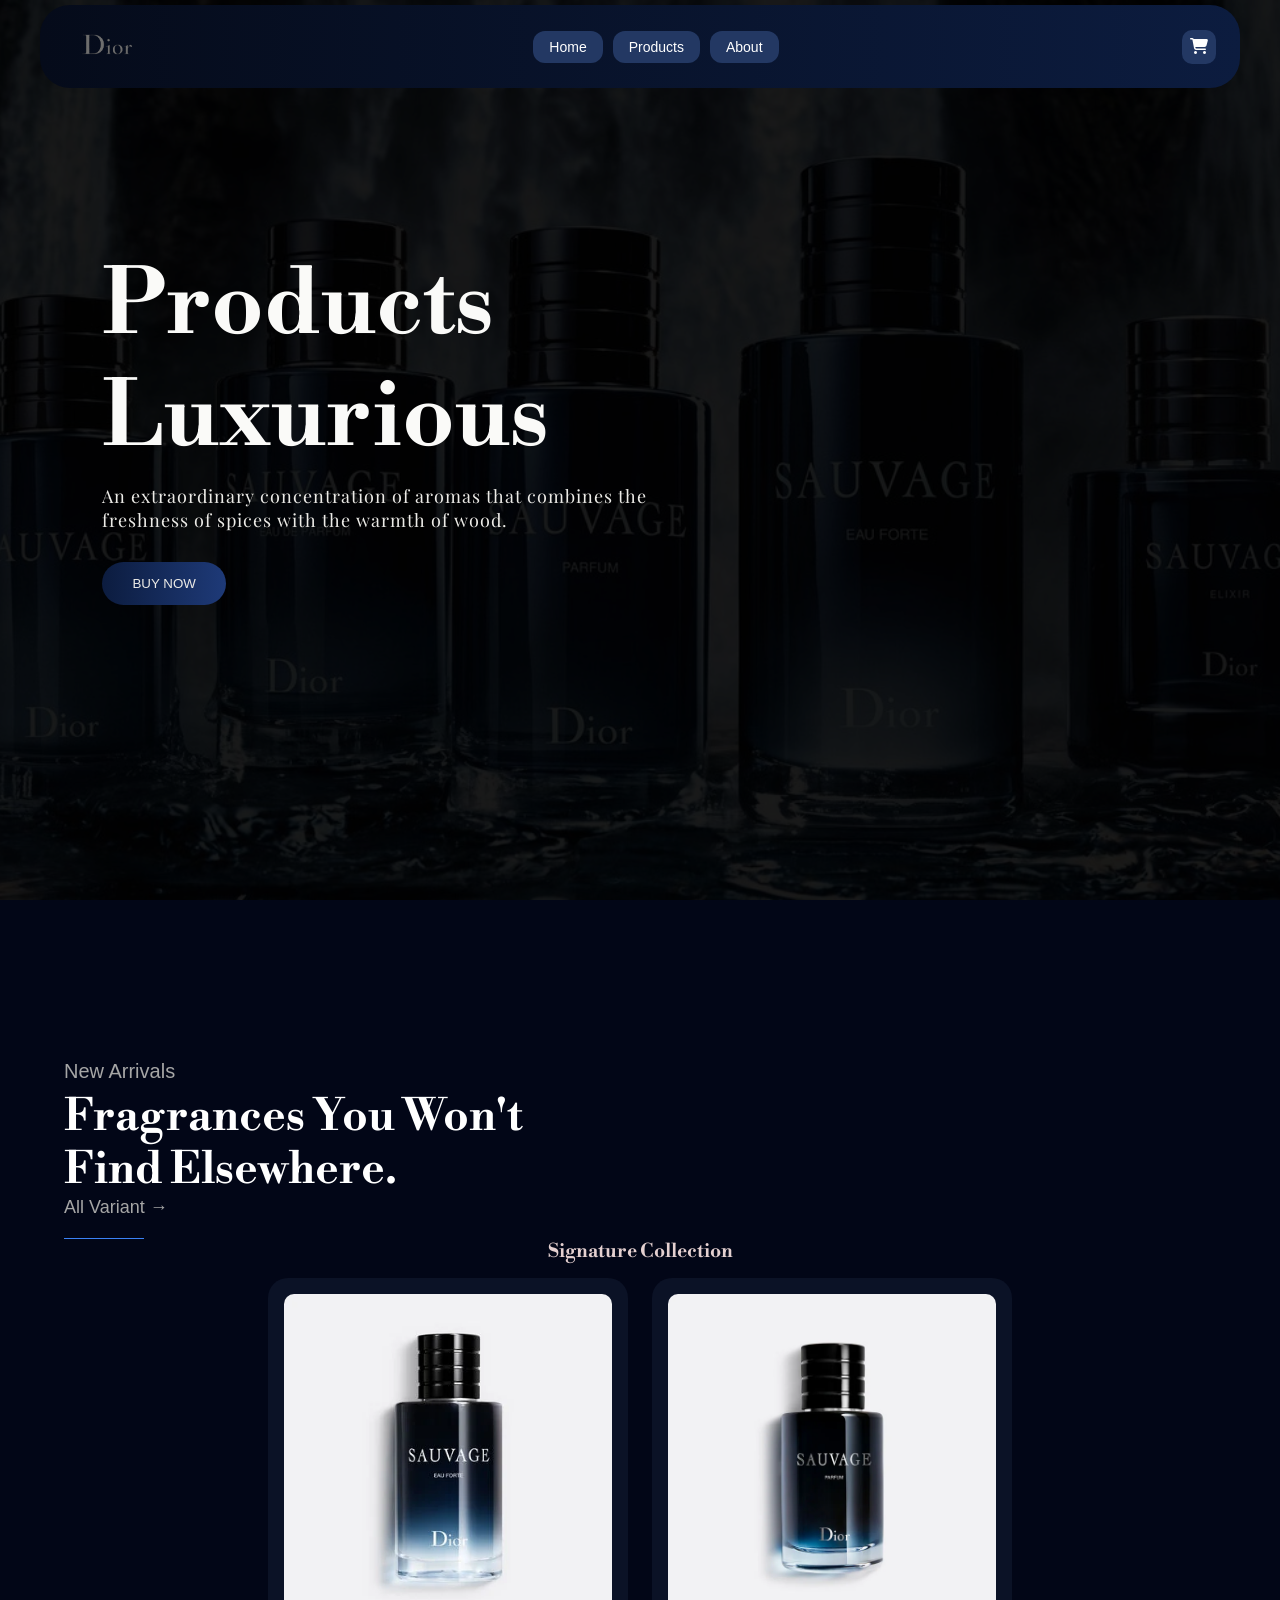
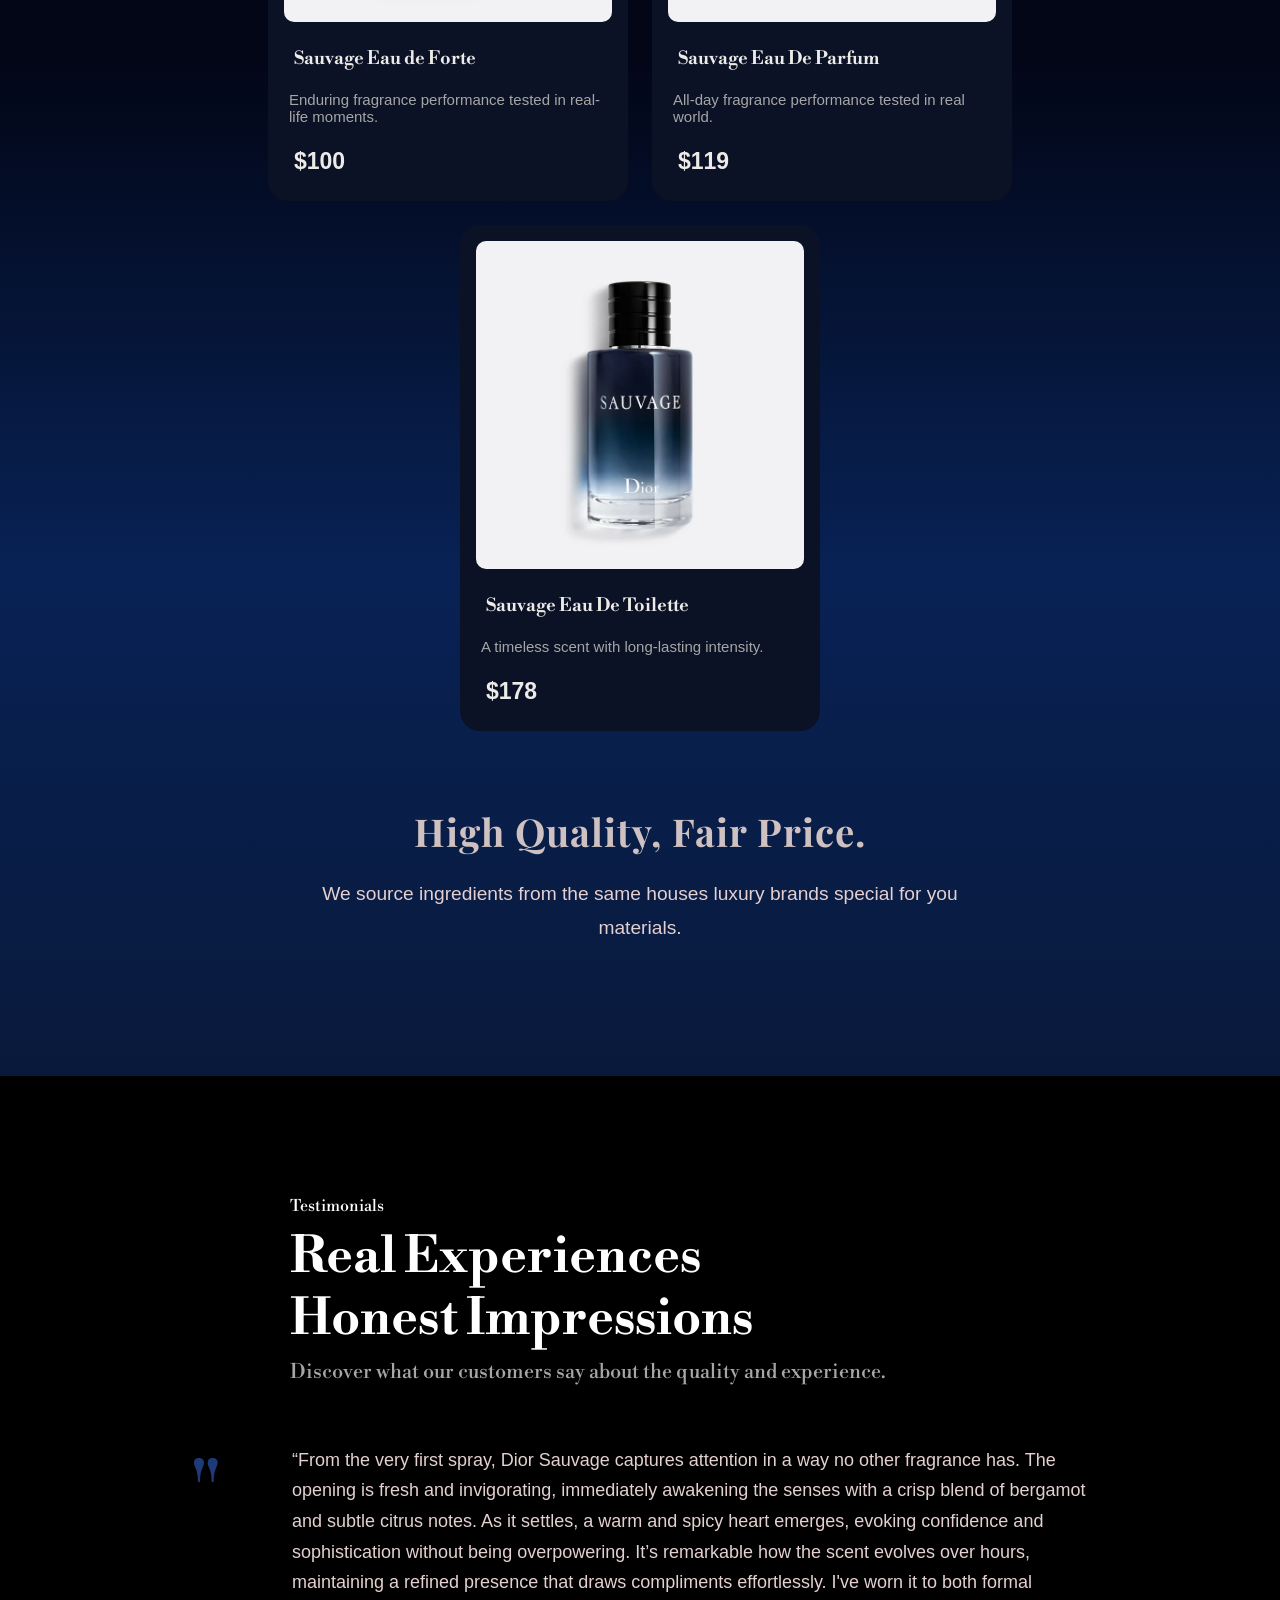
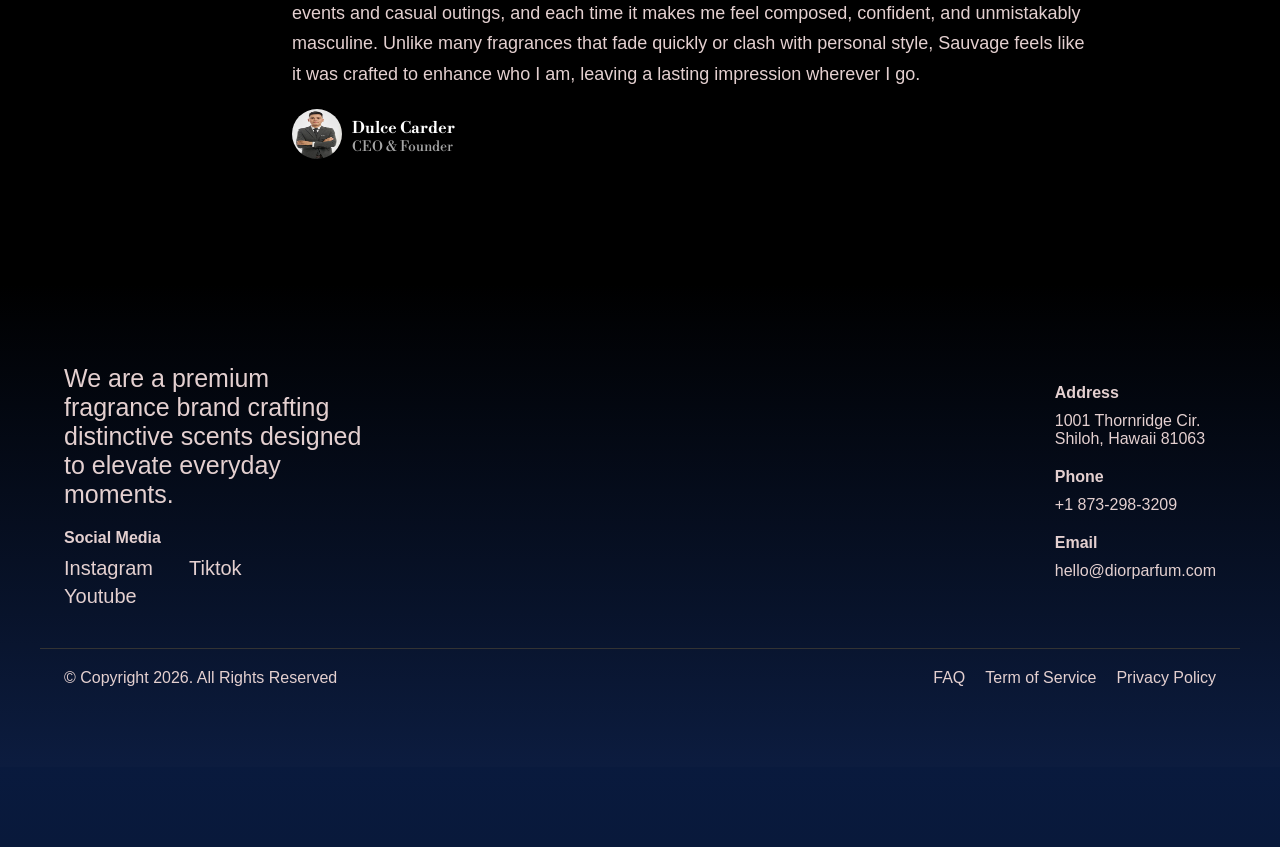
==== index.html @ 7ebe58ab "innitial commit commit pertama dalam repo ini" ====
<!DOCTYPE html>
<html lang="en">

<head>
    <meta charset="UTF-8">
    <meta name="viewport" content="width=device-width, initial-scale=1.0">
    <title>Dior - Sauvage</title>
    <link rel="stylesheet" href="style.css">
    <link rel="stylesheet"href="https://cdnjs.cloudflare.com/ajax/libs/font-awesome/6.5.0/css/all.min.css">
    <link href="https://fonts.googleapis.com/css2?family=Libre+Bodoni:wght@400;600&display=swap" rel="stylesheet">
    <link href="https://fonts.googleapis.com/css2?family=Playfair+Display:wght@400;500&display=swap" rel="stylesheet">
    </head>

<body>
    <header class="navbar-container">
    <nav class="navbar">
        <!-- Kiri (Logo) -->
        <div class="navbar-left">
            <div class="navbar-logo">
                <img src="logo-nav.png" alt="logo">
            </div>
        </div>

        <!-- Tengah (Menu) -->
        <div class="navbar-menu">
            <a href="#" class="navbar-link">Home</a>
            <a href="#" class="navbar-link">Products</a>
            <a href="#" class="navbar-link">About</a>
        </div>

        <!-- Kanan (Cart) -->
        <div class="navbar-right">
            <div class="icon-cart">
                <i class="fa-solid fa-cart-shopping"></i>
            </div>
        </div>
    </nav>
</header>

    <!-- Hero Section -->
   <!-- Hero Section -->
<section class="hero">

    <div class="hero-bg">
        <img src="hero.webp" alt="dior-sauvage" class="hero-bg-image">
        <div class="hero-gradient"></div>
    </div>

    <div class="hero-content">

        <h1 class="hero-title">
            Products Luxurious
        </h1>

        <p class="hero-subtitle">
            An extraordinary concentration of aromas
            that combines the freshness of spices
            with the warmth of wood.
        </p>

        <div class="hero-buttons">
            <button class="btn-primary">
                BUY NOW
            </button>
        </div>

    </div>

</section> <!-- WAJIB DITUTUP -->


<!-- Product Section -->
<section class="products-section">

        <!-- Product Section -->
        <section class="products-section">
            <div class="container">
                <!-- HEADER -->
                <div class="section-header">
                    <div class="new-arrival">
                        New Arrivals
                    </div>
                    <h2 class="section-title">
                        Fragrances You Won't <br>
                        Find Elsewhere.
                    </h2>
                    <div class="all-products">
                        All Variant →
                    </div>
                </div>



                <!-- CONTENT -->
                <div class="products-content">
            
                    <!-- PRODUCT AREA -->
                    <div class="product-area">
                        <h3 class="product-title">
                            Signature Collection
                        </h3>
                        <!-- PRODUCT LIST -->
                        <div class="product-list">
                            <!-- PRODUCT 1 -->
                            <div class="product-card">
                                <div class="product-image">
                                     <a href="detail1.html">
                                    <img src="detail-edf.webp">
                                     </a>
                            
                                </div>

                                <div class="product-info">
                                    <h4 class="product-name">
                                        Sauvage Eau de Forte
                                    </h4>
                                    <p class="product-desc">
                                        Enduring fragrance performance
                                        tested in real-life moments.
                                    </p>
                                    <div class="product-price">
                                        $100
                                    </div>

                                </div>

                            </div>




                            <!-- PRODUCT 2 -->
                            <div class="product-card">
                                <div class="product-image">
                                    <a href="detail2.html">
                                    <img src="parfum.webp">
                                     </a>
                                </div>

                                <div class="product-info">
                                    <h4 class="product-name">
                                        Sauvage Eau De Parfum
                                    </h4>
                                    <p class="product-desc">
                                        All-day fragrance performance
                                        tested in real world.
                                    </p>
                                    <div class="product-price">
                                        $119
                                    </div>
                                </div>
                            </div>
                            
                            <!-- PRODUCT 3 -->
                             <div class="product-card">
                                <div class="product-image">
                                    <div class="product-image">
                                    <a href="detail3.html">
                                    <img src="detail1-edt.webp">
                                    </a>
                                </div>

                                <div class="product-info">
                                    <h4 class="product-name">
                                        Sauvage Eau De Toilette
                                    </h4>
                                    <p class="product-desc">
                                        A timeless scent with long-lasting intensity.
                                    </p>
                                    <div class="product-price">
                                        $178
                                    </div>
                         </div>
                        
                    </div>
                </div>



                <!-- BOTTOM TEXT -->

                <div class="bottom-section">
                    <h2 class="bottom-title">
                        High Quality, Fair Price.
                    </h2>


                    <p class="bottom-desc">
                        We source ingredients from the same
                        houses luxury brands special for you materials.
                    </p>
                </div>
            </div>
        </section>

        <!-- section testi -->
        <section class="testimonial-section">
    <div class="container">

        <!-- Header -->
        <div class="testimonial-header">
            <div class="testimonial-label">Testimonials</div>
            <h2 class="testimonial-title">
                Real Experiences <br>
                Honest Impressions
            </h2>
            <p class="testimonial-subtitle">
                Discover what our customers say about the quality and experience.
            </p>
        </div>

        <!-- Content -->
        <div class="testimonial-content">
            <div class="quote-icon">"</div>

            <!-- Testimonial item -->
            <div class="testimonial-item">
                <div class="testimonial-text">
                    <p>“From the very first spray, Dior Sauvage captures attention in a way no other fragrance has. The opening is fresh and invigorating, immediately awakening the senses with a crisp blend of bergamot and subtle citrus notes. As it settles, a warm and spicy heart emerges, evoking confidence and sophistication without being overpowering. It’s remarkable how the scent evolves over hours, maintaining a refined presence that draws compliments effortlessly.
                    I've worn it to both formal events and casual outings, and each time it makes me feel composed, confident, and unmistakably masculine. Unlike many fragrances that fade quickly or clash with personal style, Sauvage feels like it was crafted to enhance who I am, leaving a lasting impression wherever I go.</p>
                </div>

                <!-- User info bawah text -->
                <div class="testimonial-user">
                    <div class="user-photo">
                        <img src="user.webp" alt="user">
                    </div>
                    <div class="user-info">
                        <div class="user-name">Dulce Carder</div>
                        <div class="user-job">CEO & Founder</div>
                    </div>
                </div>
            </div>
        </div>
    </div>
</section>

        <!-- Footer -->
        <footer class="footer">
            <div class="footer-container">
                <!-- Kolom 1 -->
                <div class="footer-about">

                    <p class="footer-desc">
                        We are a premium fragrance brand crafting
                        distinctive scents designed to elevate
                        everyday moments.
                    </p>


                    <h4 class="footer-title">
                        Social Media
                    </h4>


                    <div class="social-links">

                        <p>Instagram</p>
                        <p>Tiktok</p>
                        <p>Youtube</p>

                    </div>

                </div>



                <!-- Kolom 2 -->
                <div class="footer-contact">
                    <h4 class="footer-title">
                        Address
                    </h4>
                    <p>
                        1001 Thornridge Cir. <br>
                        Shiloh, Hawaii 81063
                    </p>
                    <h4 class="footer-title">
                        Phone
                    </h4>
                    <p>
                        +1 873-298-3209
                    </p>
                    <h4 class="footer-title">
                        Email
                    </h4>
                    <p>
                        hello@diorparfum.com
                    </p>

                </div>
            </div>



            <!-- Footer bawah -->
            <div class="footer-bottom">

                <p>
                    © Copyright 2026. All Rights Reserved
                </p>
                <div class="footer-menu">
                    <span>FAQ</span>
                    <span>Term of Service</span>
                    <span>Privacy Policy</span>
                </div>
            </div>
        </footer>
</body>

</html>
---- style.css ----
:root {
    --blue-dark: #050b1a;
    --blue: #0c1c3f;
    --blue-light: #1e3a78;
    --color: #e4d0d0;
    --gray: #a6a6a6;
    --radius: 20px;
    --nav-font: 'Poppins', sans-serif;
    --main-font: 'Libre Bodoni', serif;
}

/* RESET */
* {
    margin: 0;
    padding: 0;
    box-sizing: border-box;
}

body {
    background: black;
    color: white;
    font-family: var(--main-font);
    overflow-x: hidden;
}

/* CONTAINER */
.container {
    max-width: 1200px;
    margin: auto;
    padding: 0 24px;
}

/* NAVBAR */
.navbar-container {
    position: fixed;
    top: 0;
    width: 100%;
    display: flex;
    justify-content: center;
    z-index: 999;
    padding: 5px 0;
}

.navbar {
    width: 95%;
    max-width: 1200px;
    background: linear-gradient(90deg, var(--blue-dark), var(--blue));
    padding: 12px 24px;
    border-radius: 30px;
    display: flex;
    align-items: center;
    justify-content: space-between;
    gap: 30px;
    font-family: var(--nav-font);
    flex-wrap: wrap;
}

.navbar-logo img {
    height: 55px;
}

.navbar-menu {
    display: flex;
    gap: 10px;
    align-items: center;
}

.navbar-link {
    text-decoration: none;
    color: white;
    padding: 8px 16px;
    border-radius: 12px;
    background: #233863;
    font-size: 14px;
}

.navbar-link:hover {
    background: linear-gradient(145deg, #3b63c7, #1e3a78);
    color: #fff;
    transform: translateY(-2px);
    transition: 0.2s;
}

.navbar-link:active,
.navbar-link.active {
    background: #1e3a78;
    color: #cfc1c1;
    transform: translateY(0);
}

.button-start {
    background: #e4e4e4;
    color: black;
}

.navbar-right {
    display: flex;
    gap: 15px;
    margin-left: 20px;
}


.icon-cart {
    background: #233863;
    padding: 8px;
    border-radius: 10px;
    cursor: pointer;
}

.icon-cart:hover {
    background: linear-gradient(145deg, #3b63c7, #1e3a78);
    color: #fff;
    transform: translateY(-2px);
    transition: 0.2s;
}


/* HERO */
.hero {
    position: relative;
    height: 100vh;
    overflow: hidden;
}

.hero-bg {
    position: absolute;
    width: 100%;
    height: 100%;
}

.hero-bg-image {
    width: 100%;
    height: 100%;
    object-fit: cover;
    filter: brightness(10%);
}

.hero-gradient {
    position: absolute;
    width: 100%;
    height: 100%;
    background: linear-gradient(to bottom, rgba(0, 0, 0, 0.2), rgba(4, 22, 60, 0.8));
}

.hero-content {
    position: relative;
    z-index: 2;
    max-width: 600px;
    margin-left: 8%;
    padding-top: 250px;
}

.hero-title {
    font-size: 90px;
    margin-bottom: 10px;
    color: #FAFAF8;;
}

.hero-subtitle {
    font-family: 'Playfair Display', serif;
    letter-spacing: 1px;
    font-size: 18px;
    color: #ECEBE7;
    margin-bottom: 30px;
}

.btn-primary {
    background: linear-gradient(90deg, var(--blue), var(--blue-light));
    border: none;
    padding: 14px 30px;
    border-radius: 30px;
    color: #ECEBE7;
    cursor: pointer;
    font-family: var(--nav-font);
}

/* PRODUCTS */
.products-section {
    padding: 80px 0;
    background: linear-gradient(to bottom, #020617 0%, #020617 40%, #082255 70%, #09193b 100%);
}

.section-header::after {
    content: "";
    display: block;
    width: 80px;
    height: 1px;
    background: #3b82f6;
    margin-top: 20px;
}

.new-arrival {
    font-size: 20px;
    color: var(--gray);
    margin-bottom: 8px;
    font-family: var(--nav-font);
}

.section-title {
    font-size: 44px;
    line-height: 1.2;
    max-width: 600px;
}

.all-products {
    font-size: 18px;
    color: var(--gray);
    cursor: pointer;
    font-family: var(--nav-font);
}

.product-area {
    max-width: 1000px;
    margin: auto;
}

.product-title {
    text-align: center;
    margin-bottom: 15px;
    font-size: 19px;
    color: #e4d0d0;
}

.product-list {
    display: flex;
    justify-content: center;
    gap: 24px;
    flex-wrap: wrap;
}

.product-card {
    background: #0b1226;
    padding: 16px;
    border-radius: 20px;
    width: 360px;
    transition: transform 0.5s, box-shadow 0.5s;
}

.product-card:hover {
    transform: translateY(-8px);
    box-shadow: 0 20px 40px rgba(0, 0, 0, 0.5);
}

.product-image img {
    width: 100%;
    border-radius: 10px;
    margin-bottom: 10px;
}

.product-name {
    font-size: 18px;
    margin-bottom: 6px;
    font-family: var(--main-font);
    padding: 10px;
    color: #ECEBE7;
}

.product-desc {
    font-size: 15px;
    color: var(--gray);
    margin-bottom: 8px;
    font-family: var(--nav-font);
    padding: 5px;
}

.product-price {
    font-size: 23px;
    font-family: var(--nav-font);
    font-weight: bold;
    padding: 10px;
    color: #ECEBE7;
}

/* BOTTOM SECTION */
.bottom-section {
    text-align: center;
    padding: 50px 20px;
    max-width: 100%;
}

.bottom-title {
    font-family:  'Playfair Display', serif;
    font-size: 2.4rem;
    font-weight: 700;
    color: #cfc1c1;
    margin-bottom: 20px;
    letter-spacing: 1px;
}

.bottom-desc {
    font-family: var(--nav-font);
    font-size: 1.2rem;
    color: #e4d0d0;
    line-height: 1.8;
    max-width: 700px;
    margin: 0 auto;
}

/* TESTIMONIAL */
.testimonial-section {
    padding: 120px 0;
    background: black;
}

.testimonial-header {
    max-width: 700px;
    margin: 0 auto 60px auto;
}

.testimonial-title {
    font-size: 50px;
    margin: 10px 0;
}

.testimonial-subtitle {
    color: var(--gray);
    font-size: 20px;
}

.testimonial-content {
    max-width: 900px;
    margin: auto;
    display: flex;
    gap: 40px;
    align-items: flex-start;
}

.quote-icon {
    font-size: 80px;
    color: var(--blue-light);
}

.testimonial-text {
    line-height: 1.7;
    color: #e4d0d0;
    font-size: 18px;
    font-family: var(--nav-font);
    margin-left: 30px;
}

.testimonial-user {
    display: flex;
    gap: 10px;
    margin-top: 20px;
    align-items: center;
    margin-left: 30px;
}

.user-photo img {
    width: 50px;
    height: 50px;
    border-radius: 50%;
}

.user-name {
    font-weight: bold;
}

.user-job {
    color: var(--gray);
    font-size: 14px;
}

/* FOOTER */
.footer {
    background: linear-gradient(180deg, black, var(--blue));
    padding: 80px 0;
    color: #e4d0d0;
}

.footer-container {
    max-width: 1200px;
    margin: auto;
    display: flex;
    justify-content: space-between;
    padding: 0 24px;
    font-family: var(--nav-font);
}

.footer-desc {
    max-width: 300px;
    margin-bottom: 20px;
    font-size: 25px;
    font-family: var(--nav-font)
}

.footer-title {
    margin: 20px 0 10px 0;
    font-family: var(--nav-font);
}

.social-links {
    display: grid;
    grid-template-columns: repeat(2, 120px);
    gap: 5px;
    color: var(--gray);
    font-size: 20px;
    font-family: var(--nav-font);
    color: #e4d0d0;
}

.footer-bottom {
    border-top: 1px solid #333;
    margin-top: 40px;
    padding-top: 20px;
    max-width: 1200px;
    margin-left: auto;
    margin-right: auto;
    display: flex;
    justify-content: space-between;
    color: #e4d0d0;
    padding-left: 24px;
    padding-right: 24px;
    font-family: var(--nav-font);
}

.footer-menu {
    display: flex;
    gap: 20px;

}

/* ================= MOBILE RESPONSIVE ================= */
@media screen and (max-width: 768px) {

    .container {
        padding: 0 12px;
    }

    /* NAVBAR */
    .navbar {
        flex-wrap: nowrap;
        /* biar item nyamping tapi bisa turun ke baris kedua kalau perlu */
        gap: 10px;
        padding: 10px 15px;
        justify-content: center;
    }

    .navbar-menu {
        flex-wrap: wrap;
        /* menu juga nyamping tapi bisa turun */
        gap: 5px;
        justify-content: center;
    }

    .navbar-right {
        margin-left: 0;
        gap: 8px;
    }

    .navbar-link {
        padding: 6px 8px;
        font-size: 12px;
    }

    .button-start {
        padding: 6px 12px;
        font-size: 13px;
    }

    /* HERO */
    .hero-content {
        max-width: 90%;
        margin-left: 5%;
        padding-top: 150px;
    }

    .hero-title {
        font-size: 50px;
        margin-bottom: 20px;
    }

    .hero-subtitle {
        font-size: 16px;
        margin-bottom: 20px;
    }

    .btn-primary {
        padding: 12px 20px;
        font-size: 14px;
    }

    /* PRODUCTS */
    .product-list {
        flex-direction: column;
        align-items: center;
        gap: 20px;
    }

    .product-card {
        width: 90%;
    }

    .product-name {
        font-size: 16px;
        padding: 5px;
    }

    .product-desc {
        font-size: 12px;
        padding: 5px;
    }

    .product-price {
        font-size: 14px;
        padding: 5px;
    }

    /* BOTTOM SECTION */
    .bottom-title {
        font-size: 1.8rem;
    }

    .bottom-desc {
        font-size: 1rem;
    }

    /* TESTIMONIAL */
    .testimonial-content {
        flex-direction: column;
        align-items: center;
        gap: 20px;
    }

    .quote-icon {
        font-size: 60px;
    }

    .testimonial-title {
        font-size: 36px;
        text-align: center;
    }

    .testimonial-subtitle {
        font-size: 14px;
        text-align: center;
    }

    .user-photo img {
        width: 40px;
        height: 40px;
    }

    .user-name {
        font-size: 14px;
    }

    .user-job {
        font-size: 12px;
    }

    /* FOOTER */
    .footer-container {
        flex-direction: column;
        gap: 20px;
        padding: 0 12px;
    }

    .social-links {
        grid-template-columns: repeat(1, 1fr);
        justify-items: start;
    }

    .footer-bottom {
        flex-direction: column;
        gap: 10px;
        padding-left: 12px;
        padding-right: 12px;
    }
}
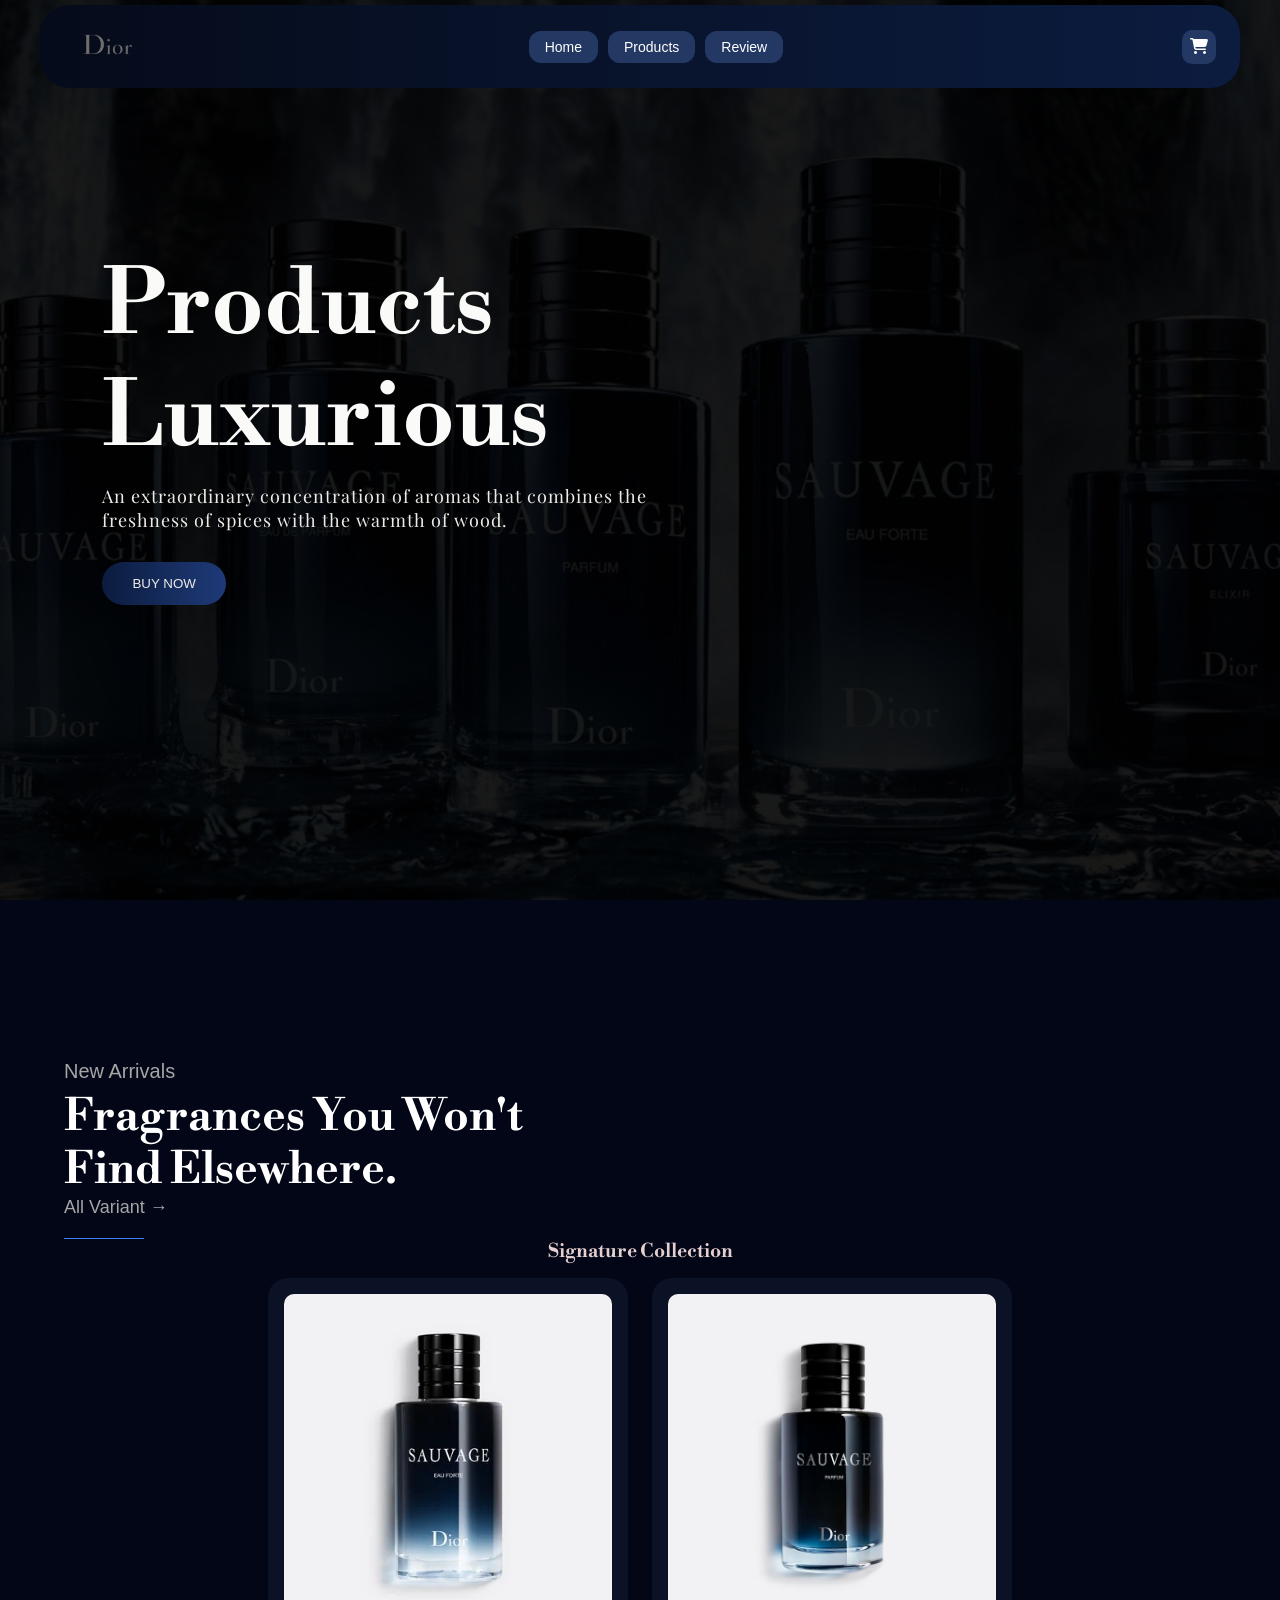
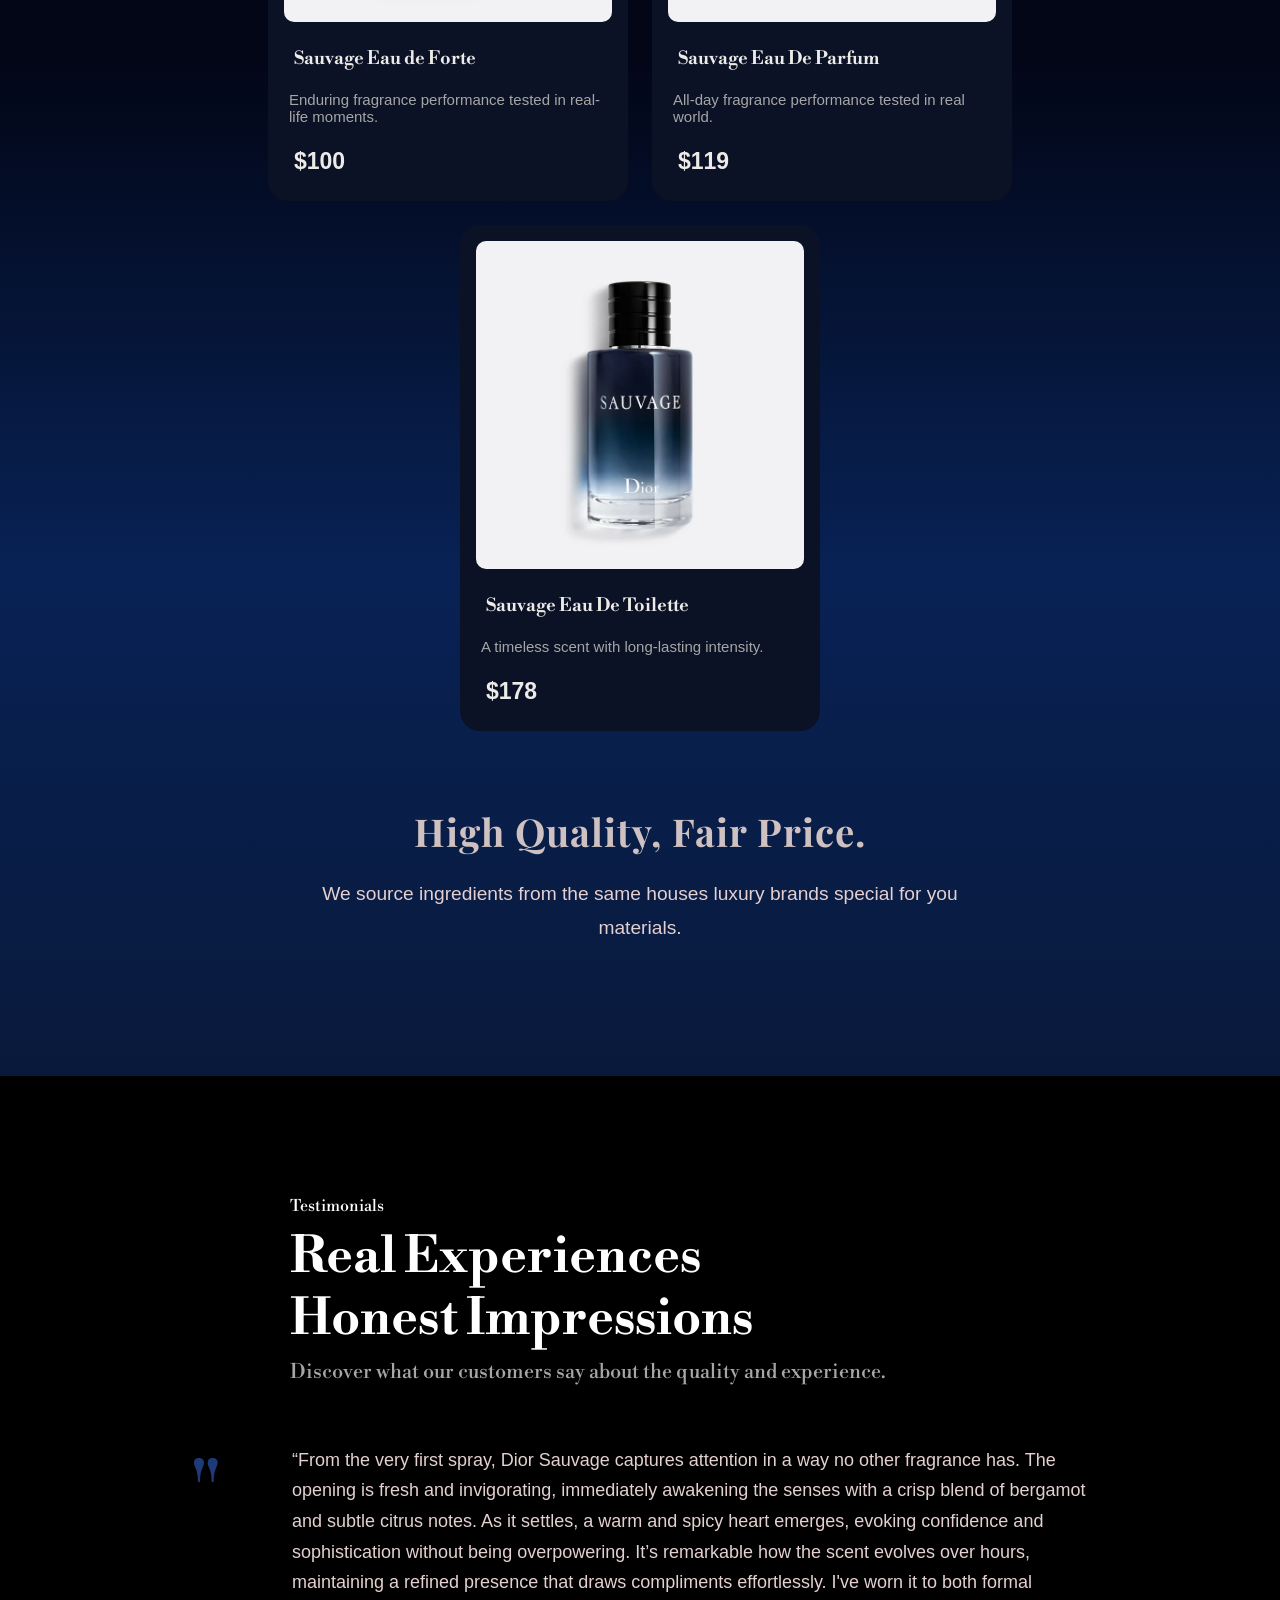
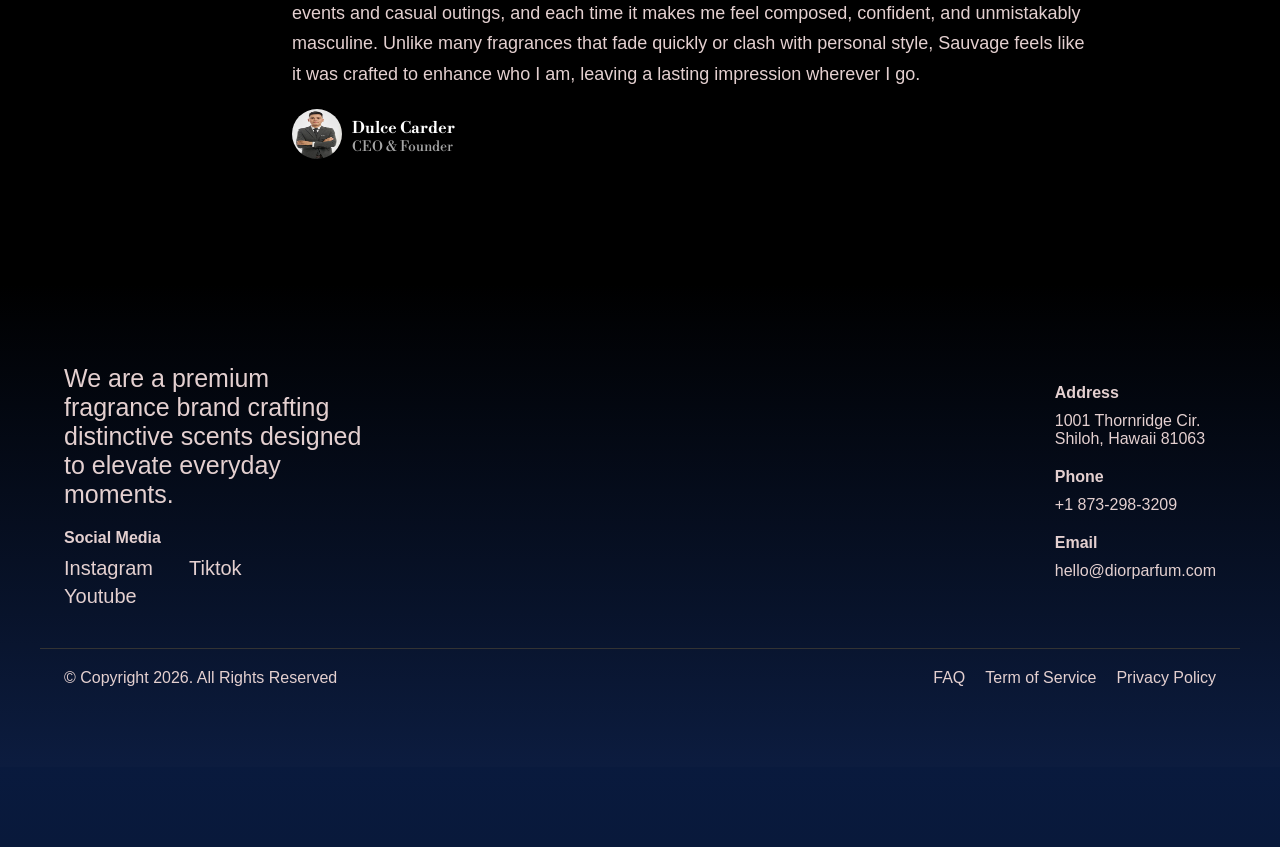
==== commit 0ebd7c0d: "Update index.html menahbahkan linked ke script.js" ====
--- a/index.html
+++ b/index.html
@@ -6,71 +6,71 @@
     <meta name="viewport" content="width=device-width, initial-scale=1.0">
     <title>Dior - Sauvage</title>
     <link rel="stylesheet" href="style.css">
-    <link rel="stylesheet"href="https://cdnjs.cloudflare.com/ajax/libs/font-awesome/6.5.0/css/all.min.css">
+    <link rel="stylesheet" href="https://cdnjs.cloudflare.com/ajax/libs/font-awesome/6.5.0/css/all.min.css">
     <link href="https://fonts.googleapis.com/css2?family=Libre+Bodoni:wght@400;600&display=swap" rel="stylesheet">
     <link href="https://fonts.googleapis.com/css2?family=Playfair+Display:wght@400;500&display=swap" rel="stylesheet">
-    </head>
+</head>
 
 <body>
     <header class="navbar-container">
-    <nav class="navbar">
-        <!-- Kiri (Logo) -->
-        <div class="navbar-left">
-            <div class="navbar-logo">
-                <img src="logo-nav.png" alt="logo">
-            </div>
+        <nav class="navbar">
+            <!-- Kiri (Logo) -->
+            <div class="navbar-left">
+                <div class="navbar-logo">
+                    <img src="logo-nav.png" alt="logo">
+                </div>
+            </div>
+
+            <!-- Tengah (Menu) -->
+            <div class="navbar-menu">
+                <a href="#" class="navbar-link">Home</a>
+                <a href="#" class="navbar-link products-btn">Products</a>
+                <a href="#" class="navbar-link about-btn">Review</a>
+            </div>
+
+            <!-- Kanan (Cart) -->
+            <div class="navbar-right">
+                <div class="icon-cart">
+                    <i class="fa-solid fa-cart-shopping"></i>
+                </div>
+            </div>
+        </nav>
+    </header>
+
+    <!-- Hero Section -->
+    <!-- Hero Section -->
+    <section class="hero">
+
+        <div class="hero-bg">
+            <img src="hero.webp" alt="dior-sauvage" class="hero-bg-image">
+            <div class="hero-gradient"></div>
         </div>
 
-        <!-- Tengah (Menu) -->
-        <div class="navbar-menu">
-            <a href="#" class="navbar-link">Home</a>
-            <a href="#" class="navbar-link">Products</a>
-            <a href="#" class="navbar-link">About</a>
+        <div class="hero-content">
+
+            <h1 class="hero-title">
+                Products Luxurious
+            </h1>
+
+            <p class="hero-subtitle">
+                An extraordinary concentration of aromas
+                that combines the freshness of spices
+                with the warmth of wood.
+            </p>
+
+            <div class="hero-buttons">
+                <button class="btn-primary">
+                    BUY NOW
+                </button>
+            </div>
+
         </div>
 
-        <!-- Kanan (Cart) -->
-        <div class="navbar-right">
-            <div class="icon-cart">
-                <i class="fa-solid fa-cart-shopping"></i>
-            </div>
-        </div>
-    </nav>
-</header>
-
-    <!-- Hero Section -->
-   <!-- Hero Section -->
-<section class="hero">
-
-    <div class="hero-bg">
-        <img src="hero.webp" alt="dior-sauvage" class="hero-bg-image">
-        <div class="hero-gradient"></div>
-    </div>
-
-    <div class="hero-content">
-
-        <h1 class="hero-title">
-            Products Luxurious
-        </h1>
-
-        <p class="hero-subtitle">
-            An extraordinary concentration of aromas
-            that combines the freshness of spices
-            with the warmth of wood.
-        </p>
-
-        <div class="hero-buttons">
-            <button class="btn-primary">
-                BUY NOW
-            </button>
-        </div>
-
-    </div>
-
-</section> <!-- WAJIB DITUTUP -->
-
-
-<!-- Product Section -->
-<section class="products-section">
+    </section>
+
+
+    <!-- Product Section -->
+    <section class="products-section" id='products'>
 
         <!-- Product Section -->
         <section class="products-section">
@@ -93,7 +93,7 @@
 
                 <!-- CONTENT -->
                 <div class="products-content">
-            
+
                     <!-- PRODUCT AREA -->
                     <div class="product-area">
                         <h3 class="product-title">
@@ -104,10 +104,10 @@
                             <!-- PRODUCT 1 -->
                             <div class="product-card">
                                 <div class="product-image">
-                                     <a href="detail1.html">
-                                    <img src="detail-edf.webp">
-                                     </a>
-                            
+                                    <a href="detail1.html">
+                                        <img src="detail-edf.webp">
+                                    </a>
+
                                 </div>
 
                                 <div class="product-info">
@@ -133,8 +133,8 @@
                             <div class="product-card">
                                 <div class="product-image">
                                     <a href="detail2.html">
-                                    <img src="parfum.webp">
-                                     </a>
+                                        <img src="parfum.webp">
+                                    </a>
                                 </div>
 
                                 <div class="product-info">
@@ -150,90 +150,98 @@
                                     </div>
                                 </div>
                             </div>
-                            
+
                             <!-- PRODUCT 3 -->
-                             <div class="product-card">
+                            <div class="product-card">
                                 <div class="product-image">
                                     <div class="product-image">
-                                    <a href="detail3.html">
-                                    <img src="detail1-edt.webp">
-                                    </a>
-                                </div>
-
-                                <div class="product-info">
-                                    <h4 class="product-name">
-                                        Sauvage Eau De Toilette
-                                    </h4>
-                                    <p class="product-desc">
-                                        A timeless scent with long-lasting intensity.
-                                    </p>
-                                    <div class="product-price">
-                                        $178
+                                        <a href="detail3.html">
+                                            <img src="detail1-edt.webp">
+                                        </a>
                                     </div>
-                         </div>
-                        
+
+                                    <div class="product-info">
+                                        <h4 class="product-name">
+                                            Sauvage Eau De Toilette
+                                        </h4>
+                                        <p class="product-desc">
+                                            A timeless scent with long-lasting intensity.
+                                        </p>
+                                        <div class="product-price">
+                                            $178
+                                        </div>
+                                    </div>
+
+                                </div>
+                            </div>
+
+
+
+                            <!-- BOTTOM TEXT -->
+
+                            <div class="bottom-section">
+                                <h2 class="bottom-title">
+                                    High Quality, Fair Price.
+                                </h2>
+
+
+                                <p class="bottom-desc">
+                                    We source ingredients from the same
+                                    houses luxury brands special for you materials.
+                                </p>
+                            </div>
+                        </div>
+        </section>
+
+        <!-- section testi -->
+        <section class="testimonial-section" id="about">
+            <div class="container">
+
+                <!-- Header -->
+                <div class="testimonial-header">
+                    <div class="testimonial-label">Testimonials</div>
+                    <h2 class="testimonial-title">
+                        Real Experiences <br>
+                        Honest Impressions
+                    </h2>
+                    <p class="testimonial-subtitle">
+                        Discover what our customers say about the quality and experience.
+                    </p>
+                </div>
+
+                <!-- Content -->
+                <div class="testimonial-content">
+                    <div class="quote-icon">"</div>
+
+                    <!-- Testimonial item -->
+                    <div class="testimonial-item">
+                        <div class="testimonial-text">
+                            <p>“From the very first spray, Dior Sauvage captures attention in a way no other fragrance
+                                has. The opening is fresh and invigorating, immediately awakening the senses with a
+                                crisp blend of bergamot and subtle citrus notes. As it settles, a warm and spicy heart
+                                emerges, evoking confidence and sophistication without being overpowering. It’s
+                                remarkable how the scent evolves over hours, maintaining a refined presence that draws
+                                compliments effortlessly.
+                                I've worn it to both formal events and casual outings, and each time it makes me feel
+                                composed, confident, and unmistakably masculine. Unlike many fragrances that fade
+                                quickly or clash with personal style, Sauvage feels like it was crafted to enhance who I
+                                am, leaving a lasting impression wherever I go.</p>
+                        </div>
+
+                        <!-- User info bawah text -->
+                        <div class="testimonial-user">
+                            <div class="user-photo">
+                                <img src="user.webp" alt="user">
+                            </div>
+                            <div class="user-info">
+                                <div class="user-name">Dulce Carder</div>
+                                <div class="user-job">CEO & Founder</div>
+                            </div>
+                        </div>
                     </div>
                 </div>
-
-
-
-                <!-- BOTTOM TEXT -->
-
-                <div class="bottom-section">
-                    <h2 class="bottom-title">
-                        High Quality, Fair Price.
-                    </h2>
-
-
-                    <p class="bottom-desc">
-                        We source ingredients from the same
-                        houses luxury brands special for you materials.
-                    </p>
-                </div>
             </div>
         </section>
-
-        <!-- section testi -->
-        <section class="testimonial-section">
-    <div class="container">
-
-        <!-- Header -->
-        <div class="testimonial-header">
-            <div class="testimonial-label">Testimonials</div>
-            <h2 class="testimonial-title">
-                Real Experiences <br>
-                Honest Impressions
-            </h2>
-            <p class="testimonial-subtitle">
-                Discover what our customers say about the quality and experience.
-            </p>
-        </div>
-
-        <!-- Content -->
-        <div class="testimonial-content">
-            <div class="quote-icon">"</div>
-
-            <!-- Testimonial item -->
-            <div class="testimonial-item">
-                <div class="testimonial-text">
-                    <p>“From the very first spray, Dior Sauvage captures attention in a way no other fragrance has. The opening is fresh and invigorating, immediately awakening the senses with a crisp blend of bergamot and subtle citrus notes. As it settles, a warm and spicy heart emerges, evoking confidence and sophistication without being overpowering. It’s remarkable how the scent evolves over hours, maintaining a refined presence that draws compliments effortlessly.
-                    I've worn it to both formal events and casual outings, and each time it makes me feel composed, confident, and unmistakably masculine. Unlike many fragrances that fade quickly or clash with personal style, Sauvage feels like it was crafted to enhance who I am, leaving a lasting impression wherever I go.</p>
-                </div>
-
-                <!-- User info bawah text -->
-                <div class="testimonial-user">
-                    <div class="user-photo">
-                        <img src="user.webp" alt="user">
-                    </div>
-                    <div class="user-info">
-                        <div class="user-name">Dulce Carder</div>
-                        <div class="user-job">CEO & Founder</div>
-                    </div>
-                </div>
-            </div>
-        </div>
-    </div>
-</section>
 
         <!-- Footer -->
         <footer class="footer">
@@ -305,6 +313,7 @@
                 </div>
             </div>
         </footer>
+        <script src="script.js"></script>
 </body>
 
-</html>+</html>
--- a/style.css
+++ b/style.css
@@ -153,7 +153,8 @@
 .hero-title {
     font-size: 90px;
     margin-bottom: 10px;
-    color: #FAFAF8;;
+    color: #FAFAF8;
+    ;
 }
 
 .hero-subtitle {
@@ -279,7 +280,7 @@
 }
 
 .bottom-title {
-    font-family:  'Playfair Display', serif;
+    font-family: 'Playfair Display', serif;
     font-size: 2.4rem;
     font-weight: 700;
     color: #cfc1c1;
@@ -430,7 +431,6 @@
     /* NAVBAR */
     .navbar {
         flex-wrap: nowrap;
-        /* biar item nyamping tapi bisa turun ke baris kedua kalau perlu */
         gap: 10px;
         padding: 10px 15px;
         justify-content: center;
@@ -438,7 +438,6 @@
 
     .navbar-menu {
         flex-wrap: wrap;
-        /* menu juga nyamping tapi bisa turun */
         gap: 5px;
         justify-content: center;
     }
@@ -459,15 +458,23 @@
     }
 
     /* HERO */
+    .hero {
+        display: flex;
+        align-items: center;
+        justify-content: center;
+        text-align: center;
+    }
+
     .hero-content {
         max-width: 90%;
-        margin-left: 5%;
-        padding-top: 150px;
+        margin: 0 auto;
+        padding-top: 0;
     }
 
     .hero-title {
+        margin-top: 50px;
         font-size: 50px;
-        margin-bottom: 20px;
+        margin-bottom: 15px;
     }
 
     .hero-subtitle {
@@ -567,4 +574,4 @@
         padding-left: 12px;
         padding-right: 12px;
     }
-}+}
